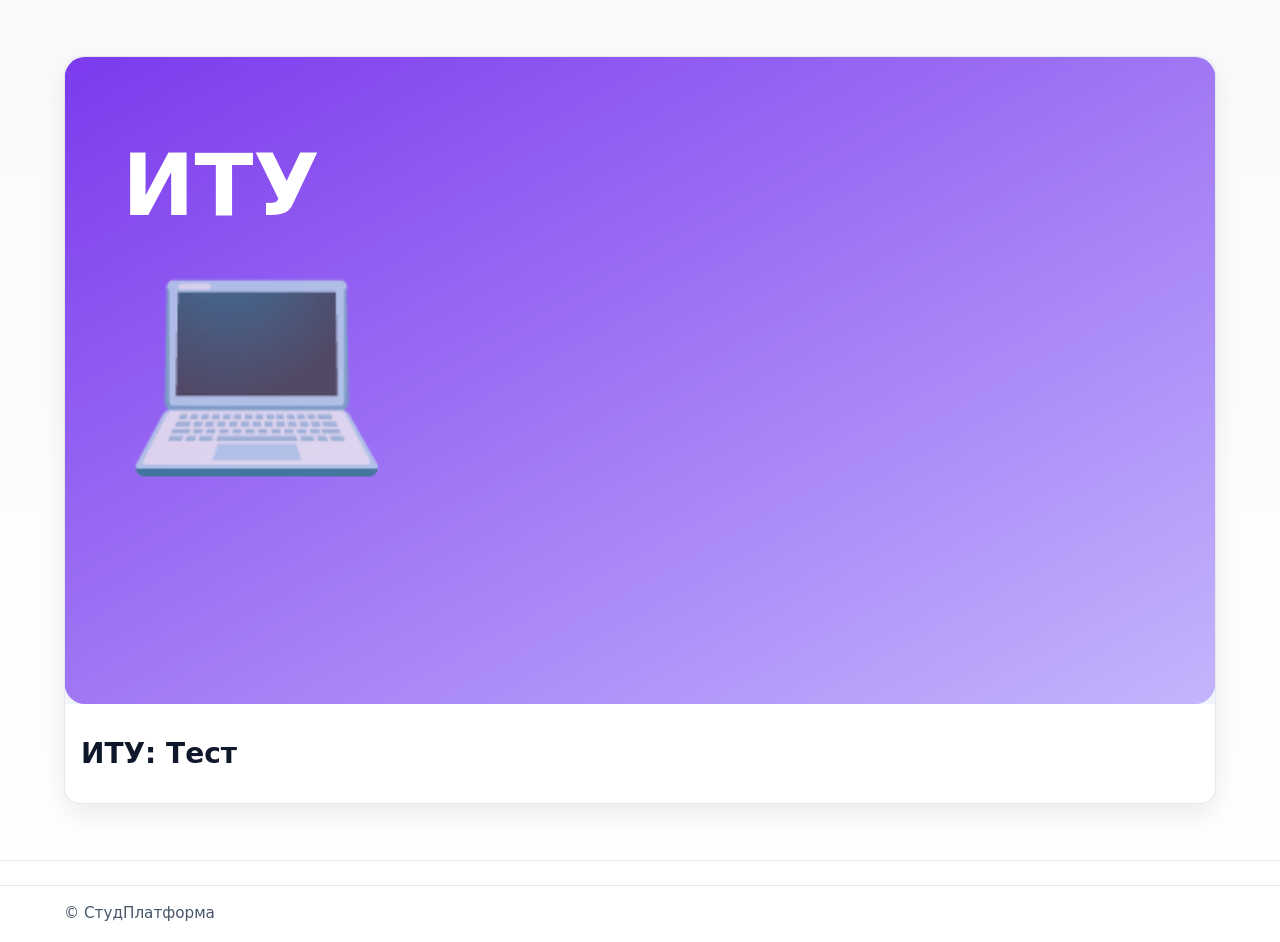
==== groups/itu.html @ 8cbcb8c1 "Add files via upload" ====
<!doctype html>
<html lang="ru">
<head>
  <meta charset="utf-8" />
  <meta name="viewport" content="width=device-width, initial-scale=1" />
  <title>ИТУ — тесты (без JS)</title>
  <link rel="stylesheet" href="../assets/css/style.css" />
</head>
<body>

  <!-- <header>
    <div class="container nav">
      <div class="brand"><div class="logo"></div><span>СтудПлатформа</span></div>
      <input type="checkbox" id="nav-toggle" />
      <label class="burger" for="nav-toggle" aria-label="Меню" role="button" tabindex="0">
        <span></span><span></span><span></span>
      </label>
      <nav class="menu">
        <a href="../index.html">Главная</a>
        <a href="../register.html">Регистрация</a>
        <a href="../groups/index.html">Тесты по группам</a>
        <a href="../admin.html">Для администратора</a>
      </nav>
    </div>
  </header> -->
<section class="hero">
  <div class="container">
    <div class="card" style="display:block">
      <div class="cover"><img src="../assets/img/tracks/itu.svg" alt="ИТУ" loading="lazy"></div>
      <div class="body"><h2>ИТУ: Тест</h2><!-- <p class="muted">Вставьте свои Google Forms ссылки вместо «#».</p> --></div> 
    </div>
  </div>
</section>
<main class="container">
  <div class="grid" style="grid-template-columns:1fr 1fr;gap:12px">
    <!-- <div class="box">
      <h3 style="margin-bottom:8px">Экология и концепция современного естествознания</h3>
      <a class="btn outline" href="https://forms.gle/H3WuE4wALecdQfg59" target="_blank" rel="noopener">Открыть тест</a>
    </div>-->
   <!-- <div class="box">
      <h3 style="margin-bottom:8px">Выберите тест</h3>
      <a class="btn" href="https://forms.gle/zzLiM4tq4RKc2RLz6" target="_blank" rel="noopener">Архитектура ЭВМ</a>
    </div>
     
    <div class="box">
      <h3 style="margin-bottom:8px">Безопасность жизнедеятельности</h3>
      <a class="btn outline" href="https://forms.gle/op39PD4zn6oRmP3a9" target="_blank" rel="noopener">Открыть тест</a>
    </div> 
    <div class="box">
      <h3 style="margin-bottom:8px">Экология и концепция современного естествознания</h3>
      <a class="btn outline" href="https://forms.gle/UqkP6ZBn8Fp9tFgY8" target="_blank" rel="noopener">Открыть тест</a>
    </div>
    <div class="box">
      <h3 style="margin-bottom:8px">Русский язык</h3>
      <a class="btn outline" href="https://forms.gle/t4bF9TbZ8k1DoTiPA" target="_blank" rel="noopener">Открыть тест</a>
    </div> -->
  </div>
</main>
<footer><div class="container">© СтудПлатформа</div></footer>
</body>
</html>
---- assets/css/style.css ----
:root{
  --brand:#2563eb;--brand-2:#1d4ed8;--accent:#f59e0b;
  --text:#0f172a;--muted:#475569;--line:#e5e7eb;--bg:#ffffff;
  --container:1200px;--radius:16px;--shadow:0 12px 30px rgba(2,8,23,.08)
}
*{box-sizing:border-box;margin:0;padding:0}
html{scroll-behavior:smooth}
body{font-family:Inter,system-ui,-apple-system,Segoe UI,Roboto,Arial;background:var(--bg);color:var(--text);line-height:1.55}
img{max-width:100%;display:block}
a{color:inherit;text-decoration:none}
.container{max-width:var(--container);margin:0 auto;padding:0 clamp(12px,3vw,24px)}
/* Buttons */
.btn{display:inline-block;padding:.9rem 1.1rem;border-radius:12px;background:var(--brand);color:#fff;border:1px solid transparent;box-shadow:var(--shadow)}
.btn:hover{background:var(--brand-2)}
.btn.outline{background:#fff;color:var(--brand);border-color:var(--brand)}
.badge{display:inline-block;padding:.25rem .6rem;border-radius:999px;background:#eef2ff;color:#3730a3;font-weight:700;font-size:.78rem}
.box{border:1px solid var(--line);border-radius:16px;background:#fff;padding:clamp(12px,2.6vw,18px);box-shadow:var(--shadow)}
.muted{color:var(--muted)}
/* Header */
header{position:sticky;top:0;z-index:10;background:#fff;border-bottom:1px solid var(--line)}
.nav{display:grid;grid-template-columns:auto 1fr auto;align-items:center;min-height:64px;gap:12px}
.brand{display:flex;align-items:center;gap:.6rem;font-weight:800}
.logo{width:36px;height:36px;border-radius:10px;background:linear-gradient(135deg,var(--brand),var(--accent));box-shadow:var(--shadow)}
/* CSS-only burger */
#nav-toggle{display:none}
.menu{display:flex;gap:10px;align-items:center;justify-content:flex-end}
.menu a{padding:.55rem .75rem;border-radius:10px}
.menu a:hover{background:#f8fafc}
.burger{display:none;cursor:pointer;padding:8px;border-radius:10px;border:1px solid transparent}
.burger:focus{outline:2px dashed var(--brand)}
.burger span{display:block;width:24px;height:2px;background:#0f172a;margin:5px 0;border-radius:2px}
/* Hero */
.hero{padding:clamp(28px,6vw,56px) 0;background:linear-gradient(180deg,#f8fafc,#fff);border-bottom:1px solid var(--line)}
h1{font-size:clamp(26px,3.4vw,46px);line-height:1.12}
h2{font-size:clamp(20px,2.2vw,28px);margin:12px 0}
.lead{color:var(--muted);max-width:820px;margin-top:8px}
.hero-wrap{display:grid;grid-template-columns:1.05fr .95fr;gap:clamp(12px,3vw,24px);align-items:center}
.hero .panel{border:1px solid var(--line);border-radius:16px;background:#fff;box-shadow:var(--shadow);padding:clamp(12px,2.6vw,18px)}
/* Cards grid */
.grid{display:grid;gap:clamp(12px,2vw,16px)}
.tracks{grid-template-columns:repeat(3,1fr);padding:clamp(14px,2.6vw,22px) 0}
.card{border:1px solid var(--line);border-radius:16px;overflow:hidden;background:#fff;box-shadow:var(--shadow);display:flex;flex-direction:column}
.card .cover{aspect-ratio:16/9;background:#f1f5f9;overflow:hidden}
.card .cover img{width:100%;height:100%;object-fit:cover}
.card .body{padding:clamp(10px,2.4vw,16px)}
.card .body p{color:var(--muted);font-size:clamp(.95rem,1.8vw,.98rem);margin-top:4px}
.card .actions{display:flex;gap:8px;flex-wrap:wrap;padding:clamp(10px,2.4vw,14px)}
/* Forms */
.field{display:flex;flex-direction:column;gap:6px;margin-bottom:10px}
.field input,.field select,.field textarea{padding:.9rem 1rem;border:1px solid var(--line);border-radius:12px;width:100%}
/* Tables */
.table{width:100%;border-collapse:collapse}
.table th,.table td{border-bottom:1px solid var(--line);padding:10px;text-align:left}
/* Footer */
footer{border-top:1px solid var(--line);padding:16px 0;color:var(--muted);font-size:.95rem;margin-top:24px}
/* Responsive */
@media (max-width:1024px){
  .hero-wrap{grid-template-columns:1fr}
  .tracks{grid-template-columns:1fr 1fr}
}
@media (max-width:760px){
  .tracks{grid-template-columns:1fr}
  .burger{display:block}
  .menu{display:none;flex-direction:column;border-top:1px solid var(--line);padding:8px 0}
  #nav-toggle:checked ~ .menu{display:flex}
}
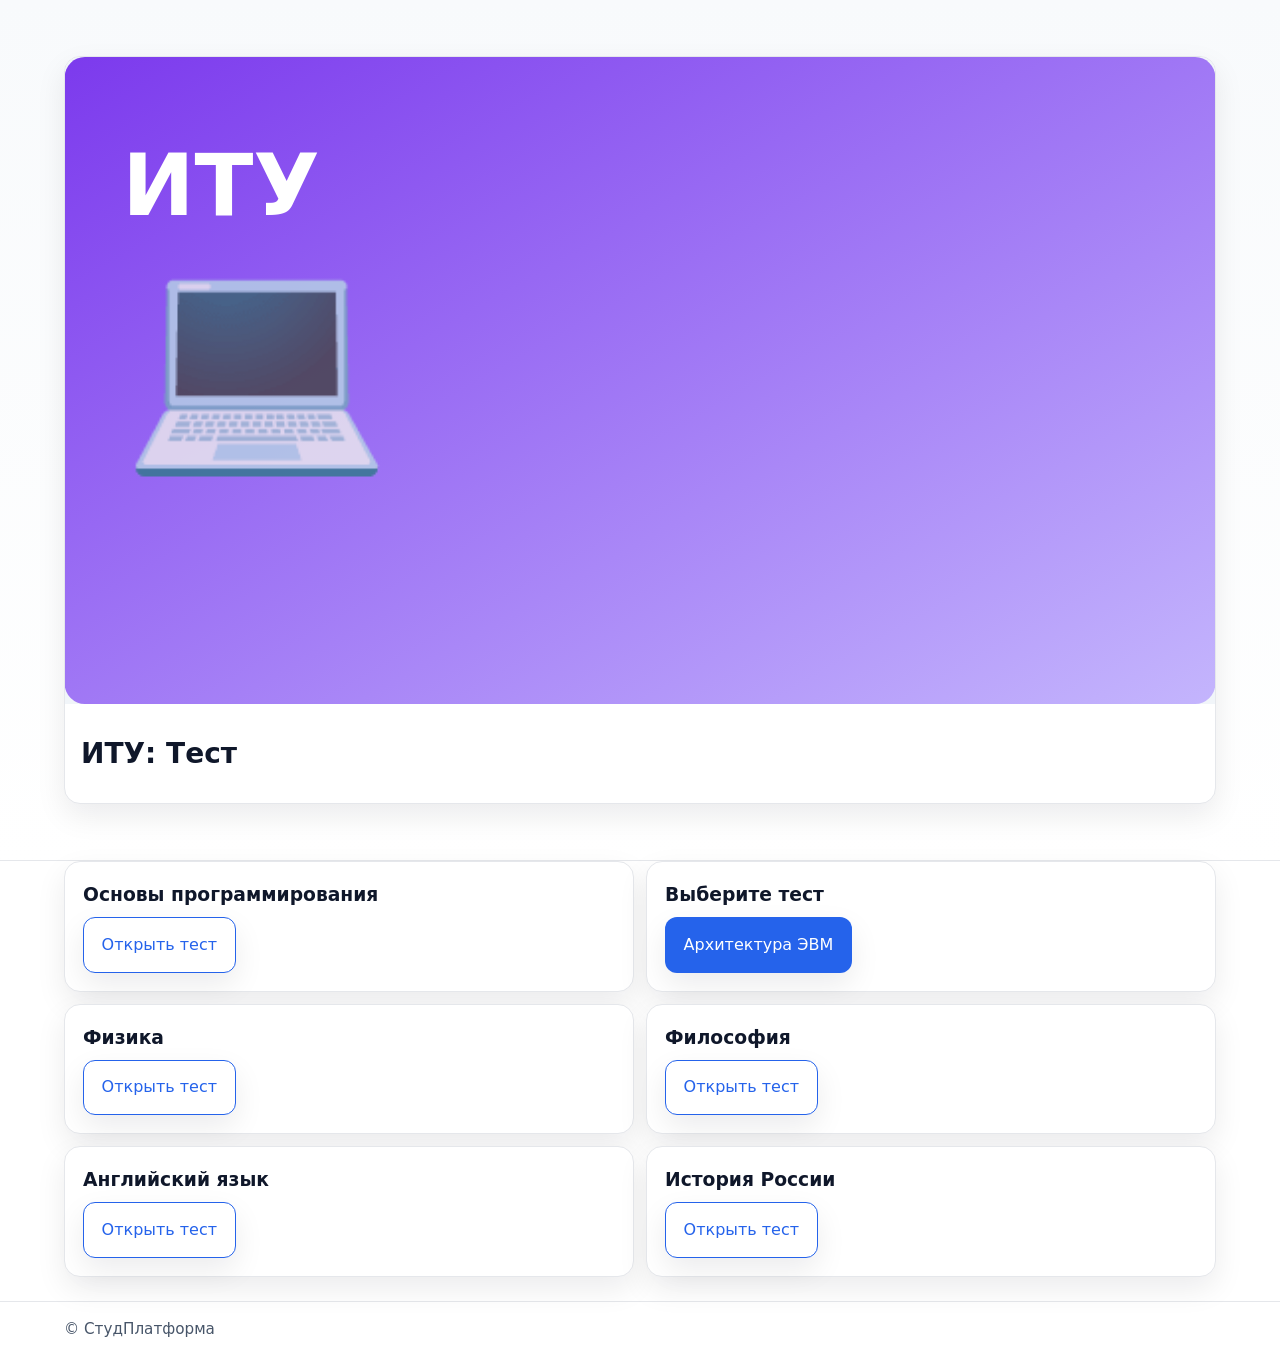
==== commit dfc467b7: "Update itu.html" ====
--- a/groups/itu.html
+++ b/groups/itu.html
@@ -33,27 +33,31 @@
 </section>
 <main class="container">
   <div class="grid" style="grid-template-columns:1fr 1fr;gap:12px">
-    <!-- <div class="box">
-      <h3 style="margin-bottom:8px">Экология и концепция современного естествознания</h3>
-      <a class="btn outline" href="https://forms.gle/H3WuE4wALecdQfg59" target="_blank" rel="noopener">Открыть тест</a>
-    </div>-->
-   <!-- <div class="box">
+    <div class="box">
+      <h3 style="margin-bottom:8px">Основы программирования</h3>
+      <a class="btn outline" href="https://forms.gle/hLqPqQJwFMTKEnWV6" target="_blank" rel="noopener">Открыть тест</a>
+    </div>
+   <div class="box">
       <h3 style="margin-bottom:8px">Выберите тест</h3>
-      <a class="btn" href="https://forms.gle/zzLiM4tq4RKc2RLz6" target="_blank" rel="noopener">Архитектура ЭВМ</a>
+      <a class="btn" href="https://forms.gle/e1M7k1mpLBy5Nztf9" target="_blank" rel="noopener">Архитектура ЭВМ</a>
     </div>
      
     <div class="box">
-      <h3 style="margin-bottom:8px">Безопасность жизнедеятельности</h3>
-      <a class="btn outline" href="https://forms.gle/op39PD4zn6oRmP3a9" target="_blank" rel="noopener">Открыть тест</a>
+      <h3 style="margin-bottom:8px">Физика</h3>
+      <a class="btn outline" href="https://forms.gle/ZTgTsVGEnX1vCT5CA" target="_blank" rel="noopener">Открыть тест</a>
     </div> 
     <div class="box">
-      <h3 style="margin-bottom:8px">Экология и концепция современного естествознания</h3>
-      <a class="btn outline" href="https://forms.gle/UqkP6ZBn8Fp9tFgY8" target="_blank" rel="noopener">Открыть тест</a>
+      <h3 style="margin-bottom:8px">Философия</h3>
+      <a class="btn outline" href="https://forms.gle/PxLJWtCjyS59gadA6" target="_blank" rel="noopener">Открыть тест</a>
     </div>
     <div class="box">
-      <h3 style="margin-bottom:8px">Русский язык</h3>
-      <a class="btn outline" href="https://forms.gle/t4bF9TbZ8k1DoTiPA" target="_blank" rel="noopener">Открыть тест</a>
-    </div> -->
+      <h3 style="margin-bottom:8px">⁠Английский язык</h3>
+      <a class="btn outline" href="https://forms.gle/jC7iL6rfq6AZ9Y4aA" target="_blank" rel="noopener">Открыть тест</a>
+    </div>
+    <div class="box">
+      <h3 style="margin-bottom:8px">История России</h3>
+      <a class="btn outline" href="https://forms.gle/uA2EoVaWG8xGnJ4y5" target="_blank" rel="noopener">Открыть тест</a>
+    </div>
   </div>
 </main>
 <footer><div class="container">© СтудПлатформа</div></footer>
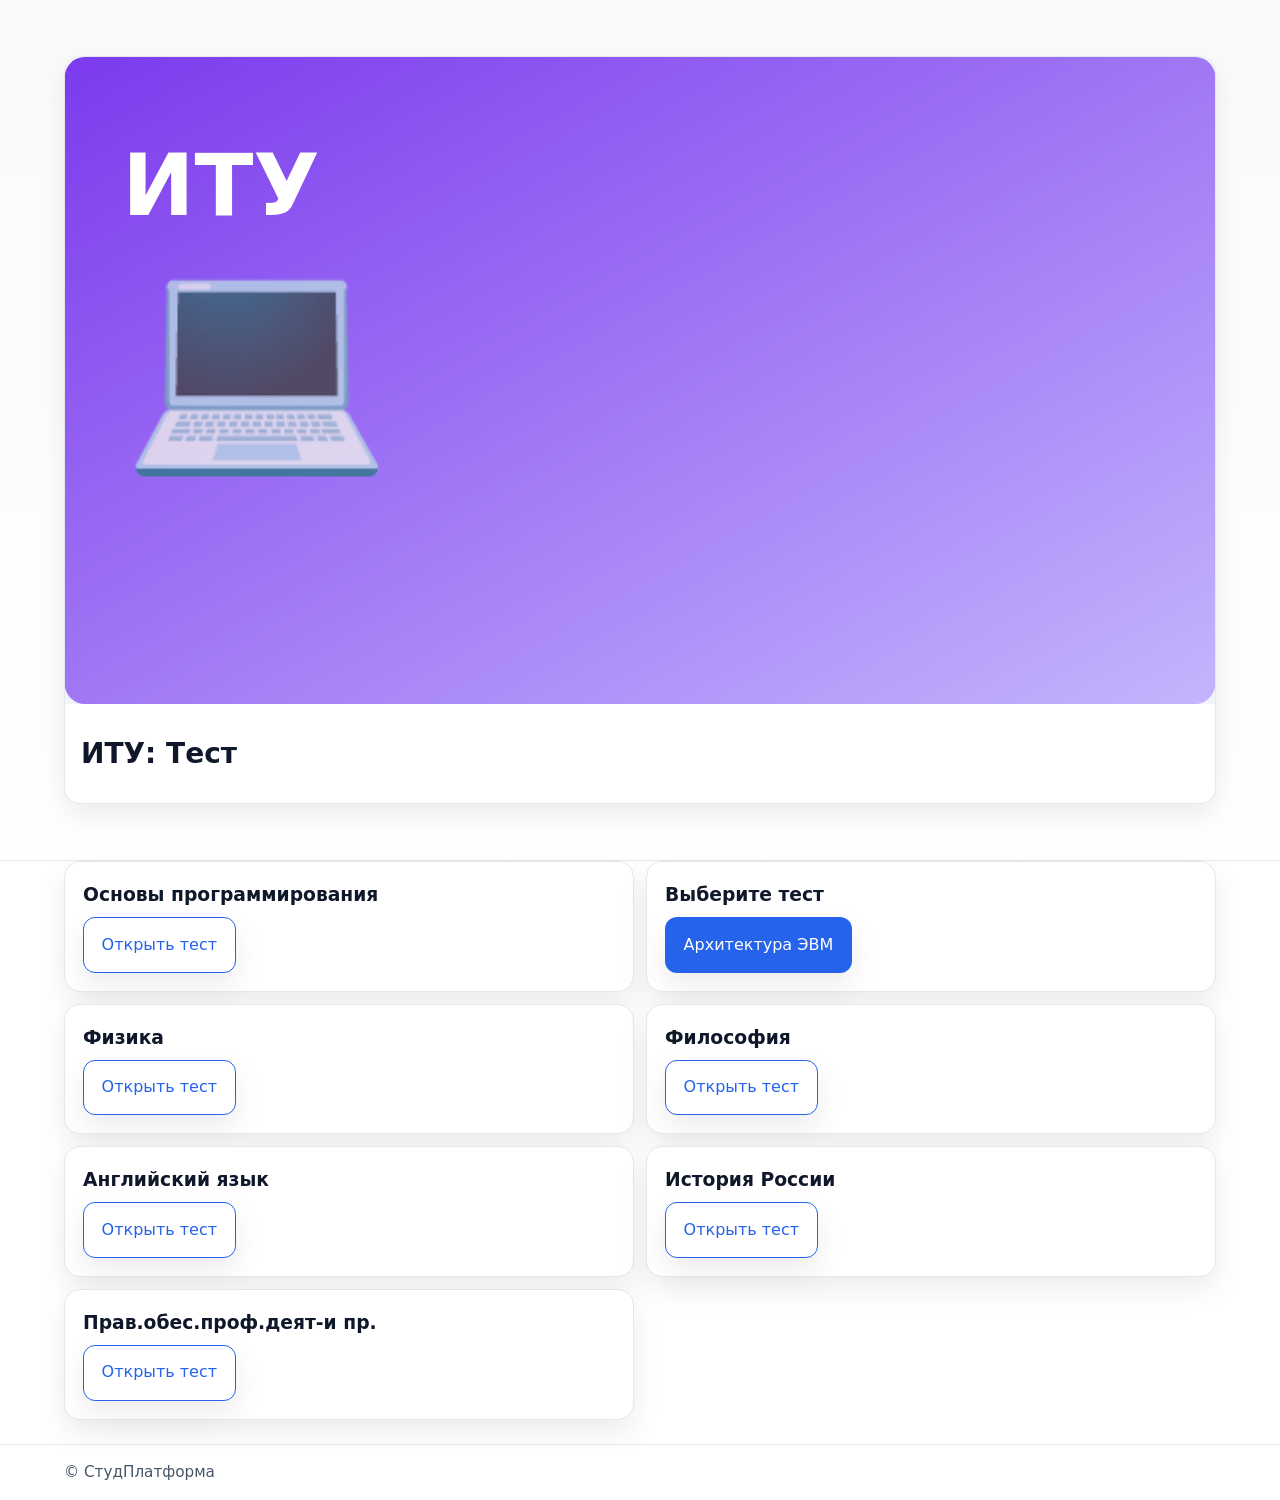
==== commit 56ccbd6c: "Update itu.html" ====
--- a/groups/itu.html
+++ b/groups/itu.html
@@ -58,6 +58,10 @@
       <h3 style="margin-bottom:8px">История России</h3>
       <a class="btn outline" href="https://forms.gle/uA2EoVaWG8xGnJ4y5" target="_blank" rel="noopener">Открыть тест</a>
     </div>
+    <div class="box">
+      <h3 style="margin-bottom:8px">Прав.обес.проф.деят-и пр.</h3>
+      <a class="btn outline" href="https://forms.gle/9ibCwBdK73csMyPY7" target="_blank" rel="noopener">Открыть тест</a>
+    </div>
   </div>
 </main>
 <footer><div class="container">© СтудПлатформа</div></footer>
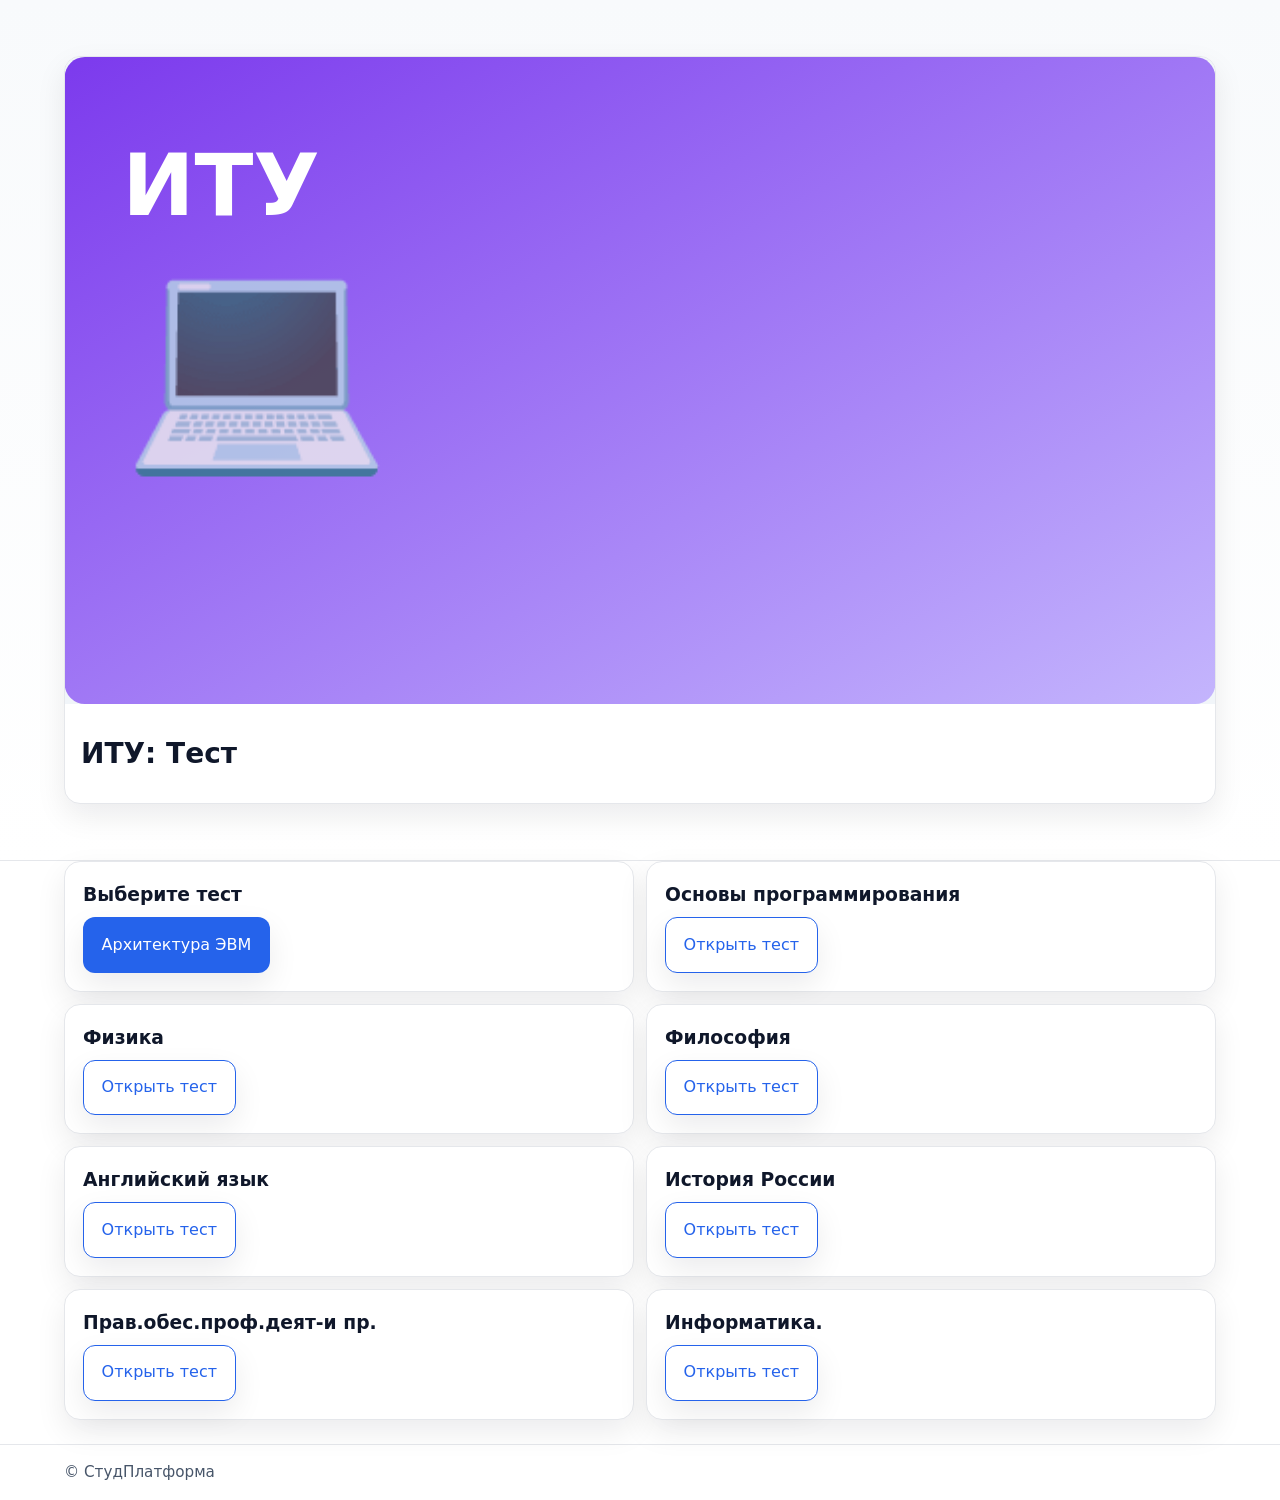
==== commit cb2434b7: "Update itu.html" ====
--- a/groups/itu.html
+++ b/groups/itu.html
@@ -34,14 +34,13 @@
 <main class="container">
   <div class="grid" style="grid-template-columns:1fr 1fr;gap:12px">
     <div class="box">
-      <h3 style="margin-bottom:8px">Основы программирования</h3>
-      <a class="btn outline" href="https://forms.gle/hLqPqQJwFMTKEnWV6" target="_blank" rel="noopener">Открыть тест</a>
-    </div>
-   <div class="box">
       <h3 style="margin-bottom:8px">Выберите тест</h3>
       <a class="btn" href="https://forms.gle/e1M7k1mpLBy5Nztf9" target="_blank" rel="noopener">Архитектура ЭВМ</a>
     </div>
-     
+    <div class="box">
+      <h3 style="margin-bottom:8px">Основы программирования</h3>
+      <a class="btn outline" href="https://forms.gle/hLqPqQJwFMTKEnWV6" target="_blank" rel="noopener">Открыть тест</a>
+    </div> 
     <div class="box">
       <h3 style="margin-bottom:8px">Физика</h3>
       <a class="btn outline" href="https://forms.gle/ZTgTsVGEnX1vCT5CA" target="_blank" rel="noopener">Открыть тест</a>
@@ -62,6 +61,10 @@
       <h3 style="margin-bottom:8px">Прав.обес.проф.деят-и пр.</h3>
       <a class="btn outline" href="https://forms.gle/9ibCwBdK73csMyPY7" target="_blank" rel="noopener">Открыть тест</a>
     </div>
+    <div class="box">
+      <h3 style="margin-bottom:8px">Информатика.</h3>
+      <a class="btn outline" href="https://forms.gle/2W7CFs471mQQYVii9" target="_blank" rel="noopener">Открыть тест</a>
+    </div>
   </div>
 </main>
 <footer><div class="container">© СтудПлатформа</div></footer>
